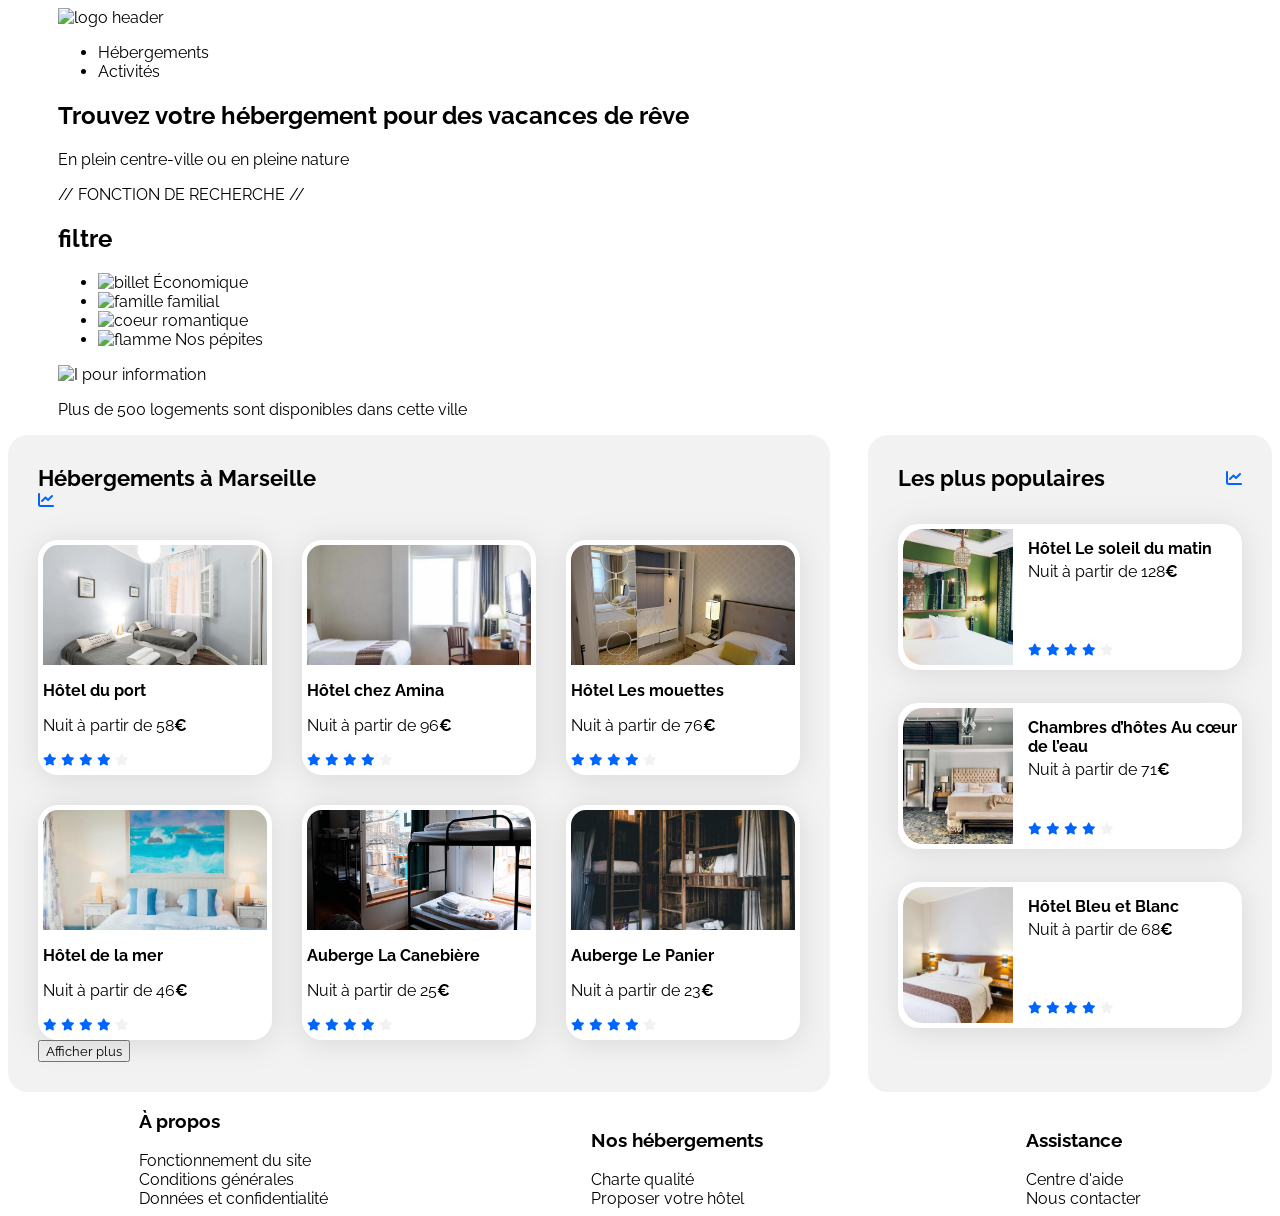
==== projet 2/index.html @ 932c76fa "start of header =, body, and footer in html and css" ====
<!DOCTYPE html>
<html lang="fr">

<head>
    <meta charset="UTF-8">
    <meta name="viewport" content="width=device-width, initial-scale=1.0">
    <title>Booki</title>
    <link rel="preconnect" href="https://fonts.googleapis.com">
    <link rel="preconnect" href="https://fonts.gstatic.com" crossorigin>
    <link href="https://fonts.googleapis.com/css2?family=Raleway:wght@400;500;700&display=swap" rel="stylesheet">
    <link rel="stylesheet" href="https://cdnjs.cloudflare.com/ajax/libs/font-awesome/6.2.1/css/all.min.css"
        integrity="sha512-MV7K8+y+gLIBoVD59lQIYicR65iaqukzvf/nwasF0nqhPay5w/9lJmVM2hMDcnK1OnMGCdVK+iQrJ7lzPJQd1w=="
        crossorigin="anonymous" referrerpolicy="no-referrer" />
    <link rel="stylesheet" href="./css/style.css">
</head>

<body>
    <div class="main-container">
        <header>
            <img src="./images/booki.png" alt="logo header">
            <nav>
                <ul>
                    <li href="#">Hébergements</li>
                    <li href="#">Activités</li>
                </ul>
            </nav>
        </header>
        <main>
             <h2> Trouvez votre hébergement pour des vacances de rêve</h2>
                <p> En plein centre-ville ou en  pleine nature</p>
            <div>//
                FONCTION DE RECHERCHE 
                //
            </div>
            <h2 > filtre</h2>
                <ul>
                    <li class="filtre"> 
                        <img src="billet.png" alt="billet">
                        Économique
                    </li>
                     <li class="filtre"> 
                        <img src="familial.png" alt="famille">
                        familial
                    </li> 
                    <li class="filtre"> 
                        <img src="coeur.png" alt="coeur">
                        romantique
                    </li> 
                    <li class="filtre"> 
                        <img src="flamme.png" alt="flamme">
                        Nos pépites
                    </li>
                </ul>
                <div class="info-nb-article">
                    <img src="" alt="I pour information">
                    <p> Plus de 500 logements sont disponibles dans cette ville</p>
                </div>

                   

            </div>

            <div class="hebergements-and-populaires">
                <section class="hebergements">
                    <div class=" hebergements">
                        <h2 class="section-title"> Hébergements à Marseille</h2>
                        <i  class="fa-solid fa-chart-line" aria-hidden="true"></i>
                    </div>
                    <div class="hebergement-card">
                        <a href="#">
                            <article class="card">
                                <img src="./images/hebergements/fred-kleber.jpg" alt="Image de la chambre d'hôtel montrant un lit">
                                <div class="card-content">
                                    <div class="card-txt">
                                        <h3 class="card-title">Hôtel du port</h3>
                                        <p class="card-subtitle">Nuit à partir de 58<span class="euro">€</span></p>
                                    </div>
                                    <div class="card-rating">
                                        <i class="fa-xs fa-solid fa-star" aria-hidden="true"></i>
                                        <i class="fa-xs fa-solid fa-star" aria-hidden="true"></i>
                                        <i class="fa-xs fa-solid fa-star" aria-hidden="true"></i>
                                        <i class="fa-xs fa-solid fa-star" aria-hidden="true"></i>
                                        <i class="fa-xs fa-solid fa-star neutral-star" aria-hidden="true"></i>
                                        <span class="sr-only">Note de 4 sur 5</span>
                                    </div>
                                </div>
                            </article>
                        </a>
                        <a href="#">
                            <article class="card">
                                <img src="./images/hebergements/febrian-zakaria.jpg" alt="Image de la chambre d'hôtel montrant un lit">
                                <div class="card-content">
                                    <div class="card-txt">
                                        <h3 class="card-title">Hôtel chez Amina</h3>
                                        <p class="card-subtitle">Nuit à partir de 96<span class="euro">€</span></p>
                                    </div>
                                    <div class="card-rating">
                                        <i class="fa-xs fa-solid fa-star" aria-hidden="true"></i>
                                        <i class="fa-xs fa-solid fa-star" aria-hidden="true"></i>
                                        <i class="fa-xs fa-solid fa-star" aria-hidden="true"></i>
                                        <i class="fa-xs fa-solid fa-star" aria-hidden="true"></i>
                                        <i class="fa-xs fa-solid fa-star neutral-star" aria-hidden="true"></i>
                                        <span class="sr-only">Note de 4 sur 5</span>
                                    </div>
                                </div>
                            </article>
                        </a>
                        <a href="#">
                            <article class="card">
                                <img src="./images/hebergements/reisetopia.jpg" alt="Image de la chambre d'hôtel montrant un lit">
                                <div class="card-content">
                                    <div class="card-txt">
                                        <h3 class="card-title">Hôtel Les mouettes</h3>
                                        <p class="card-subtitle">Nuit à partir de 76<span class="euro">€</span></p>
                                    </div>
                                    <div class="card-rating">
                                        <i class="fa-xs fa-solid fa-star" aria-hidden="true"></i>
                                        <i class="fa-xs fa-solid fa-star" aria-hidden="true"></i>
                                        <i class="fa-xs fa-solid fa-star" aria-hidden="true"></i>
                                        <i class="fa-xs fa-solid fa-star" aria-hidden="true"></i>
                                        <i class="fa-xs fa-solid fa-star neutral-star" aria-hidden="true"></i>
                                        <span class="sr-only">Note de 4 sur 5</span>
                                    </div>
                                </div>
                            </article>
                        </a>
                        <a href="#">
                            <article class="card">
                                <img src="./images/hebergements/annie-spratt.jpg" alt="Image de la chambre d'hôtel montrant un lit">
                                <div class="card-content">
                                    <div class="card-txt">
                                        <h3 class="card-title">Hôtel de la mer</h3>
                                        <p class="card-subtitle">Nuit à partir de 46<span class="euro">€</span></p>
                                    </div>
                                    <div class="card-rating">
                                        <i class="fa-xs fa-solid fa-star" aria-hidden="true"></i>
                                        <i class="fa-xs fa-solid fa-star" aria-hidden="true"></i>
                                        <i class="fa-xs fa-solid fa-star" aria-hidden="true"></i>
                                        <i class="fa-xs fa-solid fa-star" aria-hidden="true"></i>
                                        <i class="fa-xs fa-solid fa-star neutral-star" aria-hidden="true"></i>
                                        <span class="sr-only">Note de 4 sur 5</span>
                                    </div>
                                </div>
                            </article>
                        </a>
                        <a href="#">
                            <article class="card">
                                <img src="./images/hebergements/marcus-loke.jpg" alt="Image de la chambre d'hôtel montrant un lit">
                                <div class="card-content">
                                    <div class="card-txt">
                                        <h3 class="card-title">Auberge La Canebière</h3>
                                        <p class="card-subtitle">Nuit à partir de 25<span class="euro">€</span></p>
                                    </div>
                                    <div class="card-rating">
                                        <i class="fa-xs fa-solid fa-star" aria-hidden="true"></i>
                                        <i class="fa-xs fa-solid fa-star" aria-hidden="true"></i>
                                        <i class="fa-xs fa-solid fa-star" aria-hidden="true"></i>
                                        <i class="fa-xs fa-solid fa-star" aria-hidden="true"></i>
                                        <i class="fa-xs fa-solid fa-star neutral-star" aria-hidden="true"></i>
                                        <span class="sr-only">Note de 4 sur 5</span>
                                    </div>
                                </div>
                            </article>
                        </a>
                        <a href="#">
                            <article class="card">
                                <img src="./images/hebergements/nicate-lee.jpg" alt="Image de la chambre d'hôtel montrant un lit">
                                <div class="card-content">
                                    <div class="card-txt">
                                        <h3 class="card-title">Auberge Le Panier</h3>
                                        <p class="card-subtitle">Nuit à partir de 23<span class="euro">€</span></p>
                                    </div>
                                    <div class="card-rating">
                                        <i class="fa-xs fa-solid fa-star" aria-hidden="true"></i>
                                        <i class="fa-xs fa-solid fa-star" aria-hidden="true"></i>
                                        <i class="fa-xs fa-solid fa-star" aria-hidden="true"></i>
                                        <i class="fa-xs fa-solid fa-star" aria-hidden="true"></i>
                                        <i class="fa-xs fa-solid fa-star neutral-star" aria-hidden="true"></i>
                                        <span class="sr-only">Note de 4 sur 5</span>
                                    </div>
                                </div>
                            </article>
                        </a>
                    </div>
                    <button class="load-more"> Afficher plus </button>
                </section>
                <section class="populaires">
                    <div class="populaires-title">
                        <h2 class="section-title">Les plus populaires</h2>
                        <i class="fa-solid fa-chart-line" aria-hidden="true"></i>
                    </div>
                    <div class="populaires-cards">
                        <a href="#">
                            <article class="card">
                                <img src="./images/hebergements/emile-guillemot.jpg" alt="Image de la chambre d'hôtel montrant un lit">
                                <div class="card-content">
                                    <div class="card-txt">
                                        <h3 class="card-title">Hôtel Le soleil du matin</h3>
                                        <p class="card-subtitle">Nuit à partir de 128<span class="euro">€</span></p>
                                    </div>
                                    <div class="card-rating">
                                        <i class="fa-xs fa-solid fa-star" aria-hidden="true"></i>
                                        <i class="fa-xs fa-solid fa-star" aria-hidden="true"></i>
                                        <i class="fa-xs fa-solid fa-star" aria-hidden="true"></i>
                                        <i class="fa-xs fa-solid fa-star" aria-hidden="true"></i>
                                        <i class="fa-xs fa-solid fa-star neutral-star" aria-hidden="true"></i>
                                        <span class="sr-only">Note de 4 sur 5</span>
                                    </div>
                                </div>
                            </article>
                        </a>
                        <a href="#">
                            <article class="card">
                                <img src="./images/hebergements/aw-creative.jpg" alt="Image de la chambre d'hôtel montrant un lit">
                                <div class="card-content">
                                    <div class="card-txt">
                                        <h3 class="card-title">Chambres d’hôtes Au cœur de l’eau</h3>
                                        <p class="card-subtitle">Nuit à partir de 71<span class="euro">€</span></p>
                                    </div>
                                    <div class="card-rating">
                                        <i class="fa-xs fa-solid fa-star" aria-hidden="true"></i>
                                        <i class="fa-xs fa-solid fa-star" aria-hidden="true"></i>
                                        <i class="fa-xs fa-solid fa-star" aria-hidden="true"></i>
                                        <i class="fa-xs fa-solid fa-star" aria-hidden="true"></i>
                                        <i class="fa-xs fa-solid fa-star neutral-star" aria-hidden="true"></i>
                                        <span class="sr-only">Note de 4 sur 5</span>
                                    </div>
                                </div>
                            </article>
                        </a>
                        <a href="#">
                            <article class="card">
                                <img src="./images/hebergements/febrian-zakaria2.jpg" alt="Image de la chambre d'hôtel montrant un lit">
                                <div class="card-content">
                                    <div class="card-txt">
                                        <h3 class="card-title">Hôtel Bleu et Blanc</h3>
                                        <p class="card-subtitle">Nuit à partir de 68<span class="euro">€</span></p>
                                    </div>
                                    <div class="card-rating">
                                        <i class="fa-xs fa-solid fa-star" aria-hidden="true"></i>
                                        <i class="fa-xs fa-solid fa-star" aria-hidden="true"></i>
                                        <i class="fa-xs fa-solid fa-star" aria-hidden="true"></i>
                                        <i class="fa-xs fa-solid fa-star" aria-hidden="true"></i>
                                        <i class="fa-xs fa-solid fa-star neutral-star" aria-hidden="true"></i>
                                        <span class="sr-only">Note de 4 sur 5</span>
                                    </div>
                                </div>
                            </article>
                        </a>
                    </div>
                </section>
            </div>
        </main>
        <footer>
            <div class="footer-column">
                <h3> À propos</h3>
                <ul>
                    <li><a href="#">Fonctionnement du site</a></li>
                    <li><a href="#">Conditions générales</a></li>
                    <li><a href="#">Données et confidentialité</a></li>
                </ul>
            </div>
            <div class="footer-column">
                <h3> Nos hébergements</h3>
                <ul>
                    <li><a href="#">Charte qualité</a></li>
                    <li><a href="#">Proposer votre hôtel</a></li>
                </ul>
            </div>
            <div class="footer-column">
                <h3>Assistance</h3>
                <ul>
                    <li><a href="#">Centre d'aide</a></li>
                    <li><a href="#">Nous contacter</a></li>
            </ul>
            </div>
            </footer>
    </div>
</body>

</html>
---- projet 2/css/style.css ----
/****** General ***********/
* {
    font-family: 'Raleway', sans-serif;
}

:root {
    --main-color: #0065FC;
    --main-bg-color: #F2F2F2;
    --filter-bg-color: #DEEBFF;
}

.fa-solid {
    color: var(--main-color);
}



.main-container {
    width: 100%;
    max-width: 1440px;
    padding: 0 50px;
    box-sizing: border-box;
}

a {
    color: inherit;
    text-decoration: none;
}

.section-title {
    margin: 0;
    font-size: 22px;
}

.card {
    background-color: white;
    border-radius: 20px;
    padding: 5px;
    filter: drop-shadow(0px 3px 15px rgba(0, 0, 0, 0.1));
}

.card img {
    object-fit: cover;
}

.card-title {
    font-size: 16px;
}

.euro {
    font-weight: 700;
}

.neutral-star {
    color: var(--main-bg-color)
}

/****** Hebergements And Populaires ***********/
.hebergements-and-populaires {
    display: flex;
    justify-content: space-between;
}

.hebergements-and-populaires section {
    background-color: var(--main-bg-color);
    border-radius: 20px;
    padding: 30px;
    box-sizing: border-box;
}

/****** Hebergements ***********/
.hebergements {
    width: 65%;
}

/****** Populaires ***********/
.populaires {
    width: 32%;
}

.populaires-title {
    display: flex;
    justify-content: space-between;
    align-items: center;
}

.populaires-cards .card {
    display: flex;
    margin-top: 33px;
}

.populaires-cards img {
    width: 33%;
    height: 136px;
    border-top-left-radius: 20px;
    border-bottom-left-radius: 20px;
}

.populaires-cards .card-content {
    width: 67%;
    padding-left: 15px;
    display: flex;
    flex-direction: column;
    justify-content: space-between;
    box-sizing: border-box;
}

.populaires-cards .card-title {
    margin-top: 10px;
    margin-bottom: 4px;
}

.populaires-cards .card-subtitle {
    margin: 0;
}

.populaires-cards .card-rating {
    margin-bottom: 5px;
}




/* Le code ci-dessous correspond à la version responsive uniquement */

/****** Media queries ***********/
/* Medium devices (tablets, less/equal than 1024px) */
@media (max-width: 1024px) {
    .hebergements-and-populaires {
        flex-direction: column;

    }

    .hebergements {
        width: 100%;
    }

    .populaires {
        width: 100%;
        margin-top: 50px;
    }

    .populaires-cards {
        display: flex;
        flex-direction: row;
        justify-content: space-between;
    }

    .populaires-cards a {
        width: 30%;
    }

    .populaires-cards .card-title {
        font-size: 14px;
    }

    .populaires-cards .card-subtitle {
        font-size: 13px;
    }
}

/* Small devices (phones, less than 768px) */
@media (max-width: 767.98px) {
    /* ... */
}
footer {
    display: flex;
    align-items: flex-end;
    justify-content: space-around;
}
footer ul {
    margin: 0px;
    padding: 0px;
    list-style: none;
}


    

/*
.hebergement-card {
    display: flex;
    flex-wrap: wrap;
    gap: 30px;
    
}
.hebergement-card .card {
  flex: 1 1 calc((100% - 60px) / 3); /* 60px = 2 gaps de 30px entre 3 colonnes /
  box-sizing: border-box
}

.hebergements img{
    width: 100%;
    height: 124px;
    border: 5px;
    border-radius: 20px;
    object-fit: cover
}

*/
.hebergement-card a {
    display: flex;
    flex: 1 1 calc((100% - 60px) / 3); /* 40px = 2 gaps de 20px pour 3 colonnes */
    min-width: 0;
}
.hebergement-card {
    display: flex;
    flex-wrap: wrap;
    gap: 30px;
    margin-top: 30px;
}
.hebergement-card .card {
    display: flex;
    flex-direction: column;   /* ← image en haut, texte en bas */
    width: 100%;
    padding: 5px;
}

.hebergement-card .card img {
    width: 100%;
    height: 120px;
    object-fit: cover;
    border-radius: 15px 15px 0 0;
}
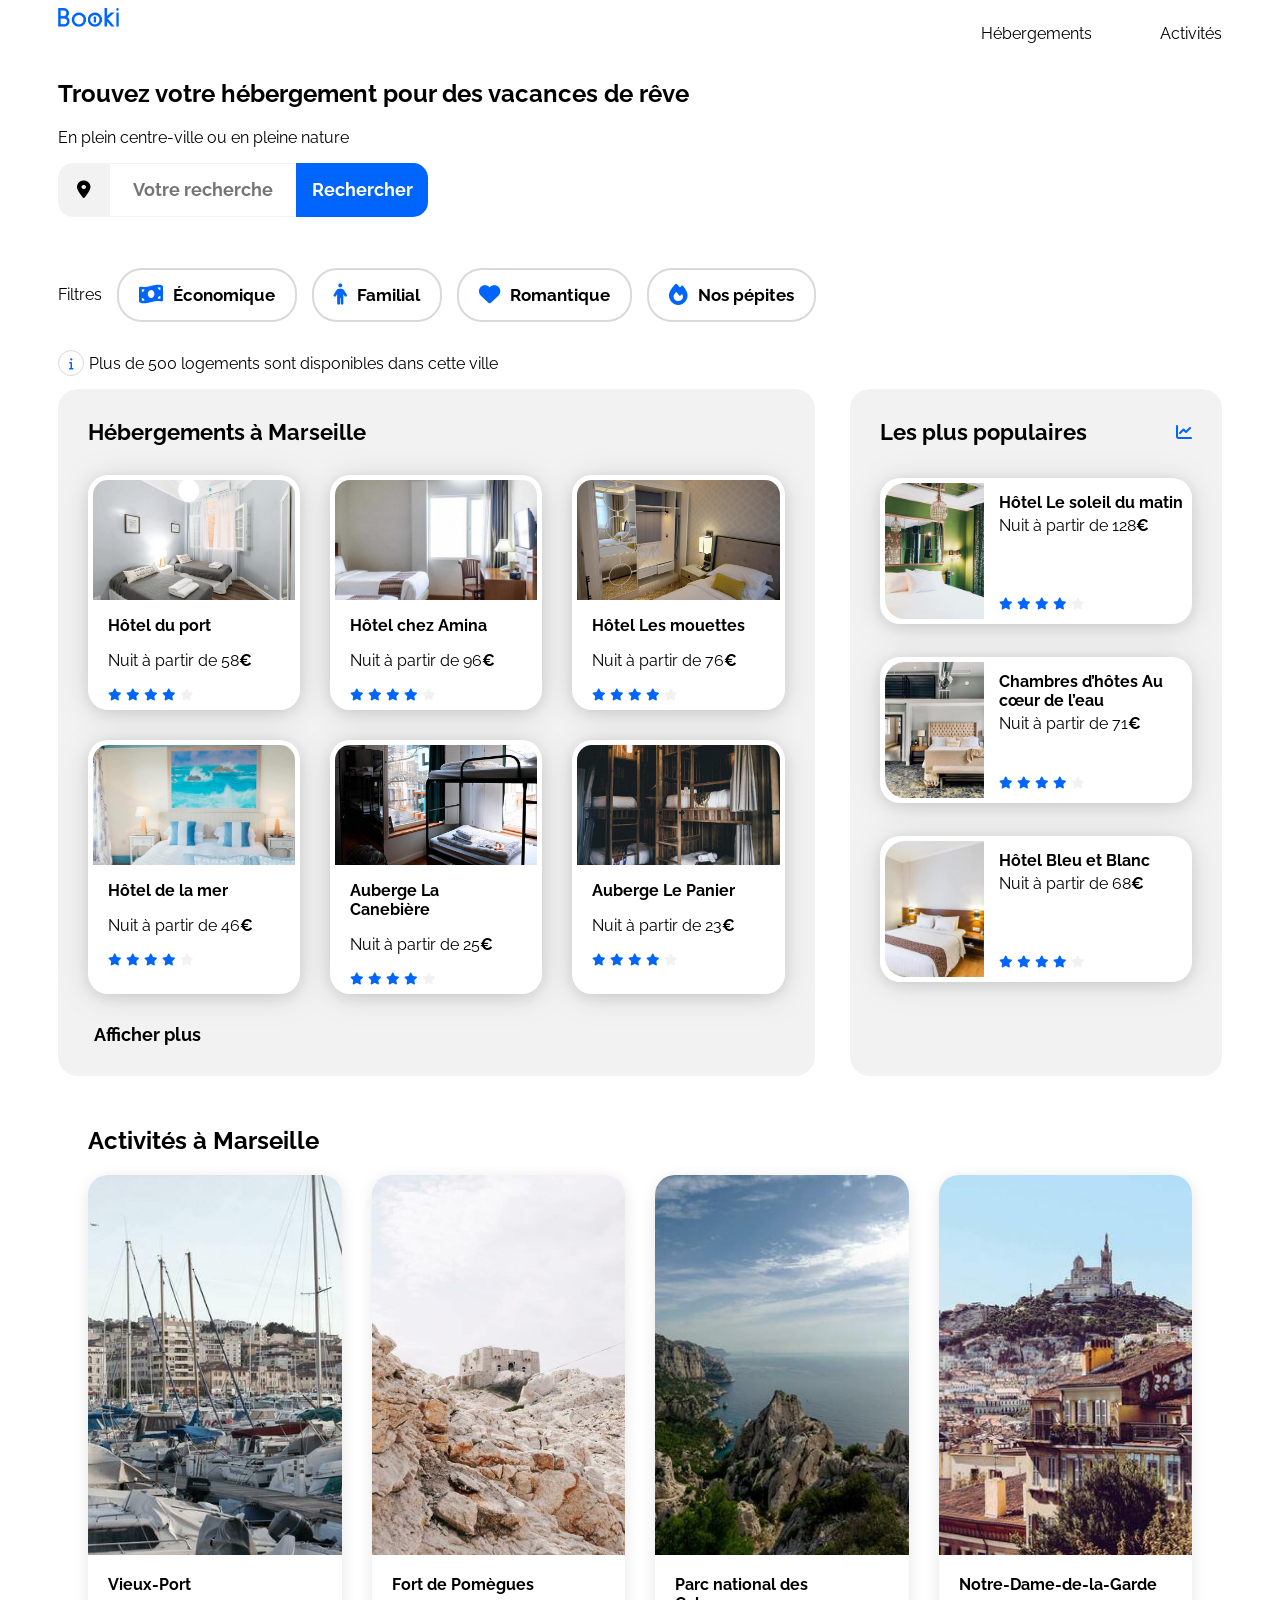
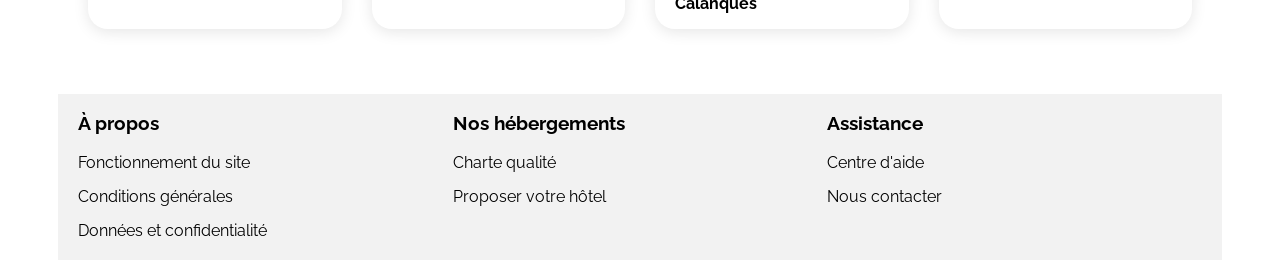
==== commit 1bf16672: "media queries learning, not finish yet" ====
--- a/projet 2/index.html
+++ b/projet 2/index.html
@@ -17,59 +17,65 @@
 <body>
     <div class="main-container">
         <header>
-            <img src="./images/booki.png" alt="logo header">
+            <img src="./images/logo/Booki.png" alt="logo header">
             <nav>
-                <ul>
-                    <li href="#">Hébergements</li>
-                    <li href="#">Activités</li>
+                <ul class="navi">
+                    <li><a href="#">Hébergements</a></li>
+                    <li><a href="#">Activités</a></li>
                 </ul>
             </nav>
         </header>
         <main>
-             <h2> Trouvez votre hébergement pour des vacances de rêve</h2>
-                <p> En plein centre-ville ou en  pleine nature</p>
-            <div>//
-                FONCTION DE RECHERCHE 
-                //
-            </div>
-            <h2 > filtre</h2>
-                <ul>
+            <span class="headline">
+            <h2> Trouvez votre hébergement pour des vacances de rêve</h2>
+            <p> En plein centre-ville ou en  pleine nature</p>
+            </span>
+            <form>
+                <div class="search-bar">
+                    <div class="search-icone">
+                    <i class="fa-solid fa-location-dot" style="color: rgb(0, 0, 0);"></i>
+                </div>
+                    <input type="text" placeholder="Votre recherche">
+                    <button class="search-button"> 
+                        <span class="button-text">Rechercher</span>
+                        <span class="button-icon"><i class="fa-solid fa-magnifying-glass fa-lg" style="color: #ffffff;"></i></span>
+                    </button>
+                    
+                </div>
+            </form>
+                <ul class="list-filtre">
+                     <li><span class="title">Filtres</span></li>
                     <li class="filtre"> 
-                        <img src="billet.png" alt="billet">
-                        Économique
+                        <i class="fa-solid fa-money-bill-wave fa-lg" style="color: #0065fc;"></i>
+                           Économique
                     </li>
                      <li class="filtre"> 
-                        <img src="familial.png" alt="famille">
-                        familial
+                        <i class="fa-solid fa-person fa-lg" style="color: #0065fc;"></i>
+                        Familial
                     </li> 
                     <li class="filtre"> 
-                        <img src="coeur.png" alt="coeur">
-                        romantique
+                        <i class="fa-solid fa-heart fa-lg" style="color: #0065fc;"></i>
+                        Romantique
                     </li> 
                     <li class="filtre"> 
-                        <img src="flamme.png" alt="flamme">
+                        <i class="fa-solid fa-fire fa-lg" style="color: #0065fc;"></i>
                         Nos pépites
                     </li>
-                </ul>
-                <div class="info-nb-article">
-                    <img src="" alt="I pour information">
-                    <p> Plus de 500 logements sont disponibles dans cette ville</p>
-                </div>
-
-                   
-
-            </div>
+                </ul>       
+                <span class="info-nb">
+                    <span class="i">
+                        <i class="fa-solid fa-info fa-xs" style="color: #0065fc;"></i>
+                    </span>
+                    <p class="info"> Plus de 500 logements sont disponibles dans cette ville</p>
+                </span>
 
             <div class="hebergements-and-populaires">
                 <section class="hebergements">
-                    <div class=" hebergements">
                         <h2 class="section-title"> Hébergements à Marseille</h2>
-                        <i  class="fa-solid fa-chart-line" aria-hidden="true"></i>
-                    </div>
                     <div class="hebergement-card">
                         <a href="#">
                             <article class="card">
-                                <img src="./images/hebergements/fred-kleber.jpg" alt="Image de la chambre d'hôtel montrant un lit">
+                                <img src="./images/hebergements/fred-kleber.jpg" alt="Image de la chambre d'hôtel montrant deux lits et une fenetre">
                                 <div class="card-content">
                                     <div class="card-txt">
                                         <h3 class="card-title">Hôtel du port</h3>
@@ -88,7 +94,7 @@
                         </a>
                         <a href="#">
                             <article class="card">
-                                <img src="./images/hebergements/febrian-zakaria.jpg" alt="Image de la chambre d'hôtel montrant un lit">
+                                <img src="./images/hebergements/febrian-zakaria.jpg" alt="Image de la chambre d'hôtel montrant deux lits et un bureau">
                                 <div class="card-content">
                                     <div class="card-txt">
                                         <h3 class="card-title">Hôtel chez Amina</h3>
@@ -107,7 +113,7 @@
                         </a>
                         <a href="#">
                             <article class="card">
-                                <img src="./images/hebergements/reisetopia.jpg" alt="Image de la chambre d'hôtel montrant un lit">
+                                <img src="./images/hebergements/reisetopia.jpg" alt="Image de la chambre d'hôtel montrant un lit avec dressing">
                                 <div class="card-content">
                                     <div class="card-txt">
                                         <h3 class="card-title">Hôtel Les mouettes</h3>
@@ -126,7 +132,7 @@
                         </a>
                         <a href="#">
                             <article class="card">
-                                <img src="./images/hebergements/annie-spratt.jpg" alt="Image de la chambre d'hôtel montrant un lit">
+                                <img src="./images/hebergements/annie-spratt.jpg" alt="Image de la chambre d'hôtel montrant un grand lit avec un tableau ambiance mer">
                                 <div class="card-content">
                                     <div class="card-txt">
                                         <h3 class="card-title">Hôtel de la mer</h3>
@@ -145,7 +151,7 @@
                         </a>
                         <a href="#">
                             <article class="card">
-                                <img src="./images/hebergements/marcus-loke.jpg" alt="Image de la chambre d'hôtel montrant un lit">
+                                <img src="./images/hebergements/marcus-loke.jpg" alt="Image de la chambre montrant un lit superposé et deux fenêtre">
                                 <div class="card-content">
                                     <div class="card-txt">
                                         <h3 class="card-title">Auberge La Canebière</h3>
@@ -164,7 +170,7 @@
                         </a>
                         <a href="#">
                             <article class="card">
-                                <img src="./images/hebergements/nicate-lee.jpg" alt="Image de la chambre d'hôtel montrant un lit">
+                                <img src="./images/hebergements/nicate-lee.jpg" alt="Image montrant une chambre comportant 2 lit superposé en bois">
                                 <div class="card-content">
                                     <div class="card-txt">
                                         <h3 class="card-title">Auberge Le Panier</h3>
@@ -192,7 +198,7 @@
                     <div class="populaires-cards">
                         <a href="#">
                             <article class="card">
-                                <img src="./images/hebergements/emile-guillemot.jpg" alt="Image de la chambre d'hôtel montrant un lit">
+                                <img src="./images/hebergements/emile-guillemot.jpg" alt="Image de la chambre d'hôtel montrant un lit avec un grand miroir au dessus">
                                 <div class="card-content">
                                     <div class="card-txt">
                                         <h3 class="card-title">Hôtel Le soleil du matin</h3>
@@ -211,7 +217,7 @@
                         </a>
                         <a href="#">
                             <article class="card">
-                                <img src="./images/hebergements/aw-creative.jpg" alt="Image de la chambre d'hôtel montrant un lit">
+                                <img src="./images/hebergements/aw-creative.jpg" alt="Image de la chambre d'hôtel moderne montrant une chambre spacieuse avec un grand lit ">
                                 <div class="card-content">
                                     <div class="card-txt">
                                         <h3 class="card-title">Chambres d’hôtes Au cœur de l’eau</h3>
@@ -250,6 +256,35 @@
                     </div>
                 </section>
             </div>
+            <section class="act-marseille">
+                <h2>Activités à Marseille</h2>
+                <div class="act-mars">
+                    <a href="#">
+                        <article class="act-cards">
+                                <img src="./images/activités/reno-laithienne.jpg" alt="Le Vieux port">
+                                <h3 class="card-title"> Vieux-Port</h3>
+                        </article>
+                    </a>
+                    <a href="#">
+                        <article class="act-cards">
+                                <img src="./images/activités/paul-hermann.jpg" alt="image d'un fort célèbre">
+                                <h3 class="card-title"> Fort de Pomègues</h3>
+                        </article>
+                    </a>
+                    <a href="#">
+                        <article class="act-cards">
+                                <img src="./images/activités/kilyan-sockalingum.jpg" alt="image montrant un paysage rocheux avec un fond de mer">
+                                <h3 class="card-title"> Parc national des Calanques</h3>
+                        </article>
+                    </a>
+                    <a href="#">
+                        <article class="act-cards">
+                                <img src="./images/activités/florian-wehde.jpg" alt="image de la ville montrant notre dame de la garde">
+                                <h3 class="card-title"> Notre-Dame-de-la-Garde</h3>
+                        </article>
+                    </a>
+                </div>
+            </section>
         </main>
         <footer>
             <div class="footer-column">
@@ -275,7 +310,7 @@
             </ul>
             </div>
             </footer>
-    </div>
+        </div>
 </body>
 
 </html>
--- a/projet 2/css/style.css
+++ b/projet 2/css/style.css
@@ -16,10 +16,10 @@
 
 
 .main-container {
-    width: 100%;
     max-width: 1440px;
     padding: 0 50px;
     box-sizing: border-box;
+    margin: 0 auto;
 }
 
 a {
@@ -117,6 +117,248 @@
 .populaires-cards .card-rating {
     margin-bottom: 5px;
 }
+ 
+
+
+
+/*//////////
+/
+/
+/
+
+///
+/
+//
+/
+/
+//
+//
+/
+/
+
+//
+/
+////////////*/
+
+
+
+
+.search-button .button-icon{
+    display: none;
+ }
+
+article.card{
+    box-shadow: 0px 3px 15px 0px #0000001A;
+}
+
+.hebergement-card a {
+    display: flex;
+    flex: 1 1 calc((100% - 60px) / 3); /* 60px of gap = 2 time 30px between cards*/
+}
+.hebergement-card {
+    display: flex;
+    flex-wrap: wrap;
+    gap: 30px;
+    margin-top: 30px;
+}
+.hebergement-card .card {
+    display: flex;
+    flex-direction: column;   
+    width: 100%;
+    padding: 5px;
+}
+
+.hebergement-card .card img {
+    width: 100%;
+    height: 120px;
+    object-fit: cover;
+    border-radius: 15px 15px 0 0;
+}
+header {display: flex;justify-content: space-between;}
+
+header img {
+    height: 19px;
+    width: 61px;
+}
+
+nav ul li a:hover {
+    border-top: 3px solid #0065FC;  /* ← blue border hover */
+    color: #0065FC;
+}
+nav ul li a {
+    text-decoration: none;
+    padding-top: 15px;
+    border-top: 3px solid transparent;  /* ← make sure it has space for border */
+    /*transition: border-color 0.2s;   i learn that transition in this type of link/button can sometime make it look more natural*/ 
+}
+
+ul.navi {
+    display: flex;
+    gap: 68px;
+    list-style: none;
+}
+.search-bar {
+    width: 377px;
+    display: flex;
+    align-items: center;
+    padding-bottom: 35px;
+}
+.search-icone{
+    display: flex;
+    align-items: center;
+    justify-content: center;
+    background-color: #F2F2F2;
+    width: 50px;
+     border: 1px solid #F2F2F2;
+     border-top-left-radius: 15px;
+     border-bottom-left-radius: 15px;
+     height: 52px;
+     font-size: 18px;
+}
+.search-bar input{
+    display: flex;
+    text-align: center;
+    width: 182px;
+    font-size: 18px;
+    font-weight: 700;
+    border-top: 1px solid #F2F2F2;
+    border-bottom: 1px solid #F2F2F2;
+    border-left:#F2F2F2 ;
+    border-right: none;
+    outline: none;
+    height: 50px;
+}
+.search-bar button{
+    width: 132px;
+    background-color:#0065FC;
+    color: #FFFFFF;
+    border:none;
+    border-top-right-radius: 15px;
+    border-bottom-right-radius: 15px;
+    outline: none;
+    height: 54px;
+    font-size: 18px;
+    font-weight: 700;
+}
+
+.list-filtre{
+ display:flex;
+ align-items:center;
+ gap:15px;
+ padding-left:0;  /*padding and margin -> delete the space it has bc its a list> */
+ list-style:none;
+}   
+ .filtre{
+ display:flex;
+ align-items:center;
+ gap:10px;
+ padding:0 20px;
+ height:50px;
+ border-radius:25px;
+ border:2px solid #D9D9D9;
+ font-size:17px;
+ font-weight:700;
+}
+ .filtre:hover{
+    background-color: #DEEBFF;
+ }
+
+ .info-nb{
+    display: flex;
+    align-items: center;
+    font-weight: 400;
+    font-size: 16px;
+    gap:5px;
+}
+
+  .i {
+    display: flex;
+    align-items: center;
+    justify-content: center;
+    border: 1px solid #D9D9D9;
+    border-radius: 50%;       /* ← circle */
+    width: 24px;             
+    height: 24px;             
+}
+.load-more {
+    background: none;
+    border: none;
+    cursor: pointer;
+    font-weight: 700;   
+    display: flex;
+    font-family: inherit;
+    font-size: 18px;
+    padding-top: 30px;;
+}
+
+.act-mars{
+    display: flex;
+    flex-direction: row;
+    gap:30px;
+}
+
+.act-card{
+    display: flex;
+    flex-direction: column;
+    overflow: hidden; /*cut img that goes past the cards*/
+    border-top-left-radius: 20px;
+    border-top-right-radius: 20px;   
+
+}
+
+.act-mars a {
+    flex: 1;
+    display: flex;       /* ← permet au <a> de transmettre la hauteur à l'article */
+    min-width: 0;       /* to avoid overflow of the cards ? */
+}
+
+ .act-cards img {
+    width: 100%; 
+    height: 380px;
+    object-fit: cover;
+    border-radius: 20px 20px 0 0;
+}
+
+article.act-cards {
+    width: 100%;
+    box-shadow: 0px 3px 15px 0px #0000001A;
+    border-radius: 20px;           /* this part i made because img had radius but not the cards themself so with the difference of color it had we could see the 90° corner, maybe i could have write it in another block but it work */
+}
+
+footer {
+    display: flex;
+
+    background-color: #F2F2F2;
+    margin-top: 35px;
+    padding: 0px 20px 20px 20px;
+}
+footer ul {
+    display: flex;
+    flex-direction: column;
+    margin: 0px;
+    padding: 0px;
+    list-style: none;
+    gap: 15px;
+}
+
+section.act-marseille{
+    padding: 30px;
+    gap: 30px;  
+}
+
+.footer-column {
+    flex: 1;
+}
+
+.act-mars .card-title{
+    padding: 0px 20px;
+}
+
+
+   .hebergement-card a .card .card-content   {
+    margin: 0px 15px;
+} 
+
 
 
 
@@ -128,7 +370,7 @@
 @media (max-width: 1024px) {
     .hebergements-and-populaires {
         flex-direction: column;
-
+        margin-bottom: 40px;
     }
 
     .hebergements {
@@ -158,67 +400,125 @@
         font-size: 13px;
     }
 }
+
+
+
+
+/*************************/
+
+
 
 /* Small devices (phones, less than 768px) */
 @media (max-width: 767.98px) {
     /* ... */
-}
-footer {
-    display: flex;
-    align-items: flex-end;
-    justify-content: space-around;
-}
-footer ul {
-    margin: 0px;
-    padding: 0px;
-    list-style: none;
-}
-
+    main{
+        display: flex;
+        flex-direction: column;
+        /* margin: 30px;  dont work the way i need*/
+        width: 100%;
+    }
+    .main-container {
+        margin:0px;
+        padding: 30px 0px 0px 0px;
+    }
+    body {
+        margin: 0;
+        width: 100%;
+    }
+    .hebergement-card{
+        flex-direction: column;
+    }
+    .hebergement-card a{
+        flex: 1 1 100%;
+    }
+    .act-mars{
+        display: flex;
+        flex-direction: column;
+    }
+    .search-bar{
+        width: 100%;
+    }
+    header {
+        display: flex;
+        align-items: center;
+        flex-direction: column;
+        gap: 10px;
+    }
+    .headline h2{
+        margin: 0;
+        padding: 0;
+    }
+    .headline p{
+        margin-top: 8px;
+        margin-bottom: 35px;
+    }
+    nav{
+        width: 100%;
+    }
+    nav ul li a{
+        flex-direction: row;
+        font-size: 19px;
+        /* gap: 15px;  pr le gap avec la suite */
+        width: 100%
+    }
+    ul.navi{
+        display: flex;
+        gap: 0;
+        width: 100%;
+        margin: 0;
+        padding: 0;
+    }
+    ul.navi li{
+        display: flex;
+        flex: 1;
+    }
+    nav ul li a:hover {
+    border-top: none;
+    border-bottom: 3px solid #0065FC;  /* ← blue border hover */
+    color: #0065FC;
+
+    }
+     nav ul li a{
+        width: 100%;
+        display: flex;
+        justify-content: center;
+        padding-top: 15px;
+        padding-bottom: 15px;
+
+    }
+    .search-bar input{
+        width: calc(100% - 40px - 100px);
+
+    }
 
     
-
-/*
-.hebergement-card {
-    display: flex;
-    flex-wrap: wrap;
-    gap: 30px;
-    
-}
-.hebergement-card .card {
-  flex: 1 1 calc((100% - 60px) / 3); /* 60px = 2 gaps de 30px entre 3 colonnes /
-  box-sizing: border-box
-}
-
-.hebergements img{
-    width: 100%;
-    height: 124px;
-    border: 5px;
-    border-radius: 20px;
-    object-fit: cover
-}
-
-*/
-.hebergement-card a {
-    display: flex;
-    flex: 1 1 calc((100% - 60px) / 3); /* 40px = 2 gaps de 20px pour 3 colonnes */
-    min-width: 0;
-}
-.hebergement-card {
-    display: flex;
-    flex-wrap: wrap;
-    gap: 30px;
-    margin-top: 30px;
-}
-.hebergement-card .card {
-    display: flex;
-    flex-direction: column;   /* ← image en haut, texte en bas */
-    width: 100%;
-    padding: 5px;
-}
-
-.hebergement-card .card img {
-    width: 100%;
-    height: 120px;
-    object-fit: cover;
-    border-radius: 15px 15px 0 0;
-}
+    .search-button .button-text{
+        display: none;
+    }
+    .search-button .button-icon{
+        display: inline;
+        justify-content: center;
+    }
+     .search-bar button {
+        width: 52px;      /* ← juste la taille de l'icône */
+        border-radius: 15px;
+    }
+    .search-bar{
+        width: 100%;
+        padding: 0px 20px;
+        display: flex;
+    }
+    span.headline{
+        padding: 030px 20px 35px 20px;
+    }
+
+    .list-filtre {
+        flex-wrap: wrap;    /* ← permet le retour à la ligne */
+    }
+
+    .list-filtre li:first-child {
+        width: 100%;        /* ← prend toute la ligne */
+    }
+
+}
+ 
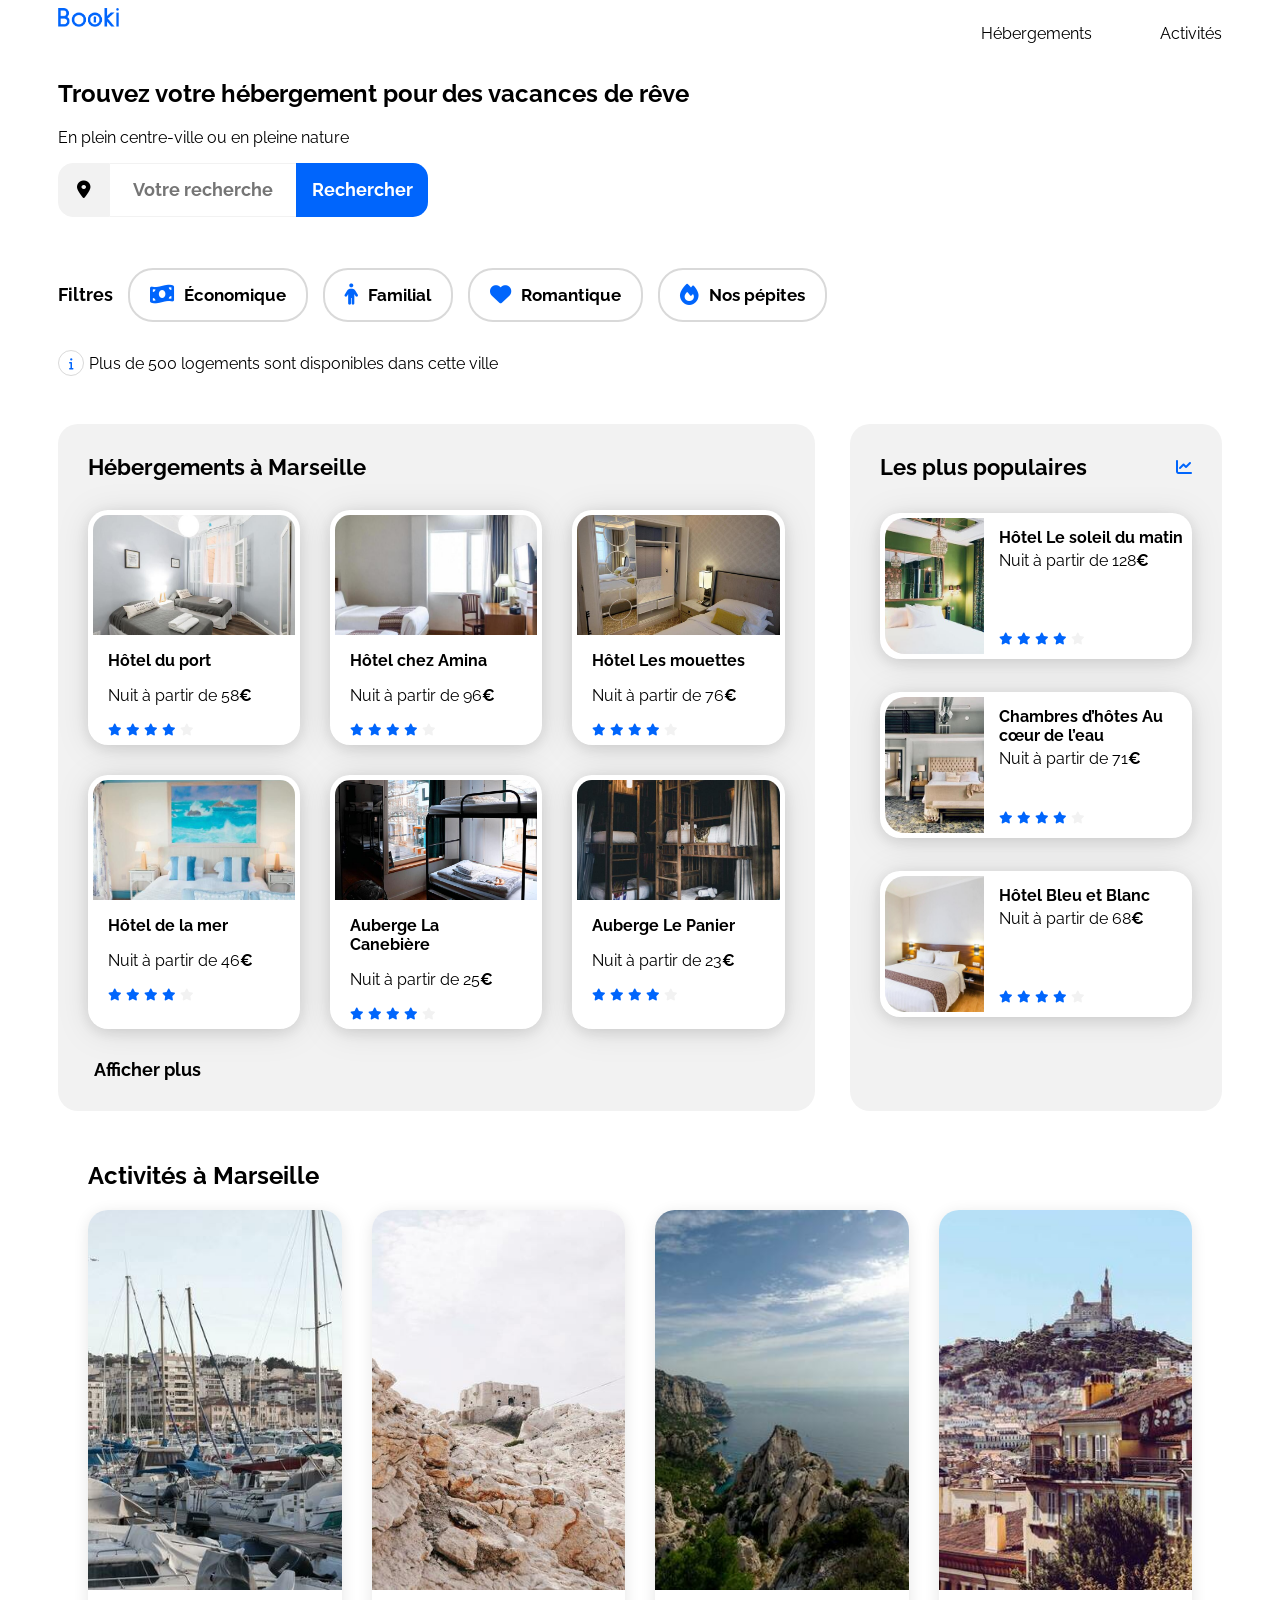
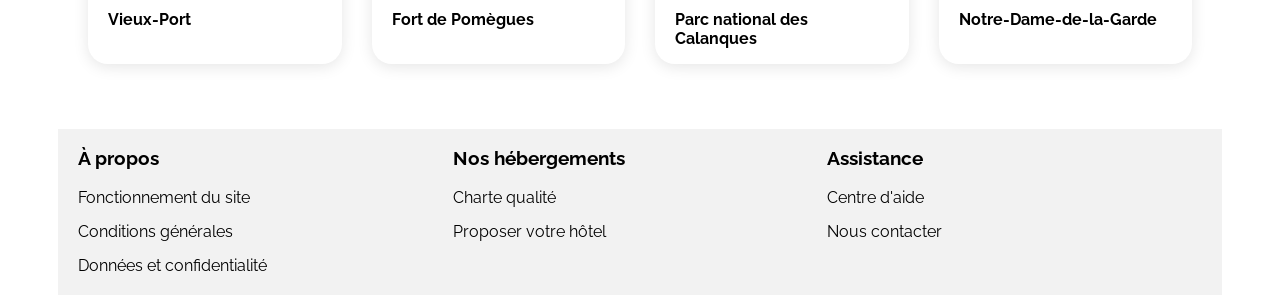
==== commit 01b4c03d: "final version, need correction" ====
--- a/projet 2/index.html
+++ b/projet 2/index.html
@@ -20,8 +20,8 @@
             <img src="./images/logo/Booki.png" alt="logo header">
             <nav>
                 <ul class="navi">
-                    <li><a href="#">Hébergements</a></li>
-                    <li><a href="#">Activités</a></li>
+                    <li><a href="#hebergements">Hébergements</a></li>
+                    <li><a href="#activité-marseille">Activités</a></li>
                 </ul>
             </nav>
         </header>
@@ -70,7 +70,7 @@
                 </span>
 
             <div class="hebergements-and-populaires">
-                <section class="hebergements">
+                <section class="hebergements" id="hebergements">
                         <h2 class="section-title"> Hébergements à Marseille</h2>
                     <div class="hebergement-card">
                         <a href="#">
@@ -190,7 +190,7 @@
                     </div>
                     <button class="load-more"> Afficher plus </button>
                 </section>
-                <section class="populaires">
+                <section class="populaires" >
                     <div class="populaires-title">
                         <h2 class="section-title">Les plus populaires</h2>
                         <i class="fa-solid fa-chart-line" aria-hidden="true"></i>
@@ -256,7 +256,7 @@
                     </div>
                 </section>
             </div>
-            <section class="act-marseille">
+            <section class="act-marseille" id="activité-marseille">
                 <h2>Activités à Marseille</h2>
                 <div class="act-mars">
                     <a href="#">
--- a/projet 2/css/style.css
+++ b/projet 2/css/style.css
@@ -248,6 +248,10 @@
  padding-left:0;  /*padding and margin -> delete the space it has bc its a list> */
  list-style:none;
 }   
+.list-filtre .title{
+    font-size: 18px;
+    font-weight: 700;
+}
  .filtre{
  display:flex;
  align-items:center;
@@ -269,6 +273,7 @@
     font-weight: 400;
     font-size: 16px;
     gap:5px;
+    padding-bottom: 35px;
 }
 
   .i {
@@ -399,6 +404,9 @@
     .populaires-cards .card-subtitle {
         font-size: 13px;
     }
+    .act-mars   .act-cards img{
+        height: 200px;
+    }
 }
 
 
@@ -458,7 +466,7 @@
     nav ul li a{
         flex-direction: row;
         font-size: 19px;
-        /* gap: 15px;  pr le gap avec la suite */
+        /* gap: 15px;  gap for next block */
         width: 100%
     }
     ul.navi{
@@ -500,7 +508,7 @@
         justify-content: center;
     }
      .search-bar button {
-        width: 52px;      /* ← juste la taille de l'icône */
+        width: 52px;      /*/// ← width of icone only ////*/
         border-radius: 15px;
     }
     .search-bar{
@@ -509,16 +517,75 @@
         display: flex;
     }
     span.headline{
-        padding: 030px 20px 35px 20px;
+        padding: 30px 20px 35px 20px;
     }
 
     .list-filtre {
-        flex-wrap: wrap;    /* ← permet le retour à la ligne */
-    }
-
+        flex-wrap: wrap;    /*//// ← linebreak ////*/
+        padding: 0px    20px    35px;
+    }
+    .list-filtre .filtre{
+        font-size: 14px;
+        width: calc(50% - 60px);
+    }
     .list-filtre li:first-child {
-        width: 100%;        /* ← prend toute la ligne */
-    }
-
+        width: 100%;        /* ← the first li is alone and the other are under it */
+    }
+    .info-nb{
+        padding: 0px    20px;
+    }
+    .hebergements-and-populaires section{
+        border-radius: 0px;
+    }
+    .populaires{
+        display: flex;
+        flex-wrap: wrap;
+        flex-direction: row;
+    }
+    .populaires :first-child{
+        flex: 1;
+    }
+    .populaires-cards{
+        flex-direction: column;
+        width: 100%;
+        padding: 0px 20px;
+    }
+    .populaires-cards a{
+        width: 100%;
+    }
+    .populaires-cards .card{
+        width: 100%;
+    }
+
+
+    
+    .populaires{
+        order: -1;
+    }
+    .hebergements-and-populaires .hebergements{
+        background-color: transparent;
+        order: 1;
+    }
+    .act-cards {
+        width: 100%;
+ 
+    }
+    .act-cards img{
+        height: 141px;
+    }
+   footer{
+        display: flex;
+        flex-direction: column  ;
+        gap: 50px;
+    }
+    ul.navi {
+        border-bottom: 2px solid #D9D9D9;  /* ← ligne grise sous toute la nav */
+    }
+
+    ul.navi li:first-child a {
+        border-bottom: 3px solid #0065FC;  /* ← bleu sur Hébergements par défaut */
+        color: #0065FC;
+        margin-bottom: -2px;               /* ← couvre la ligne grise */
+    }
 }
  
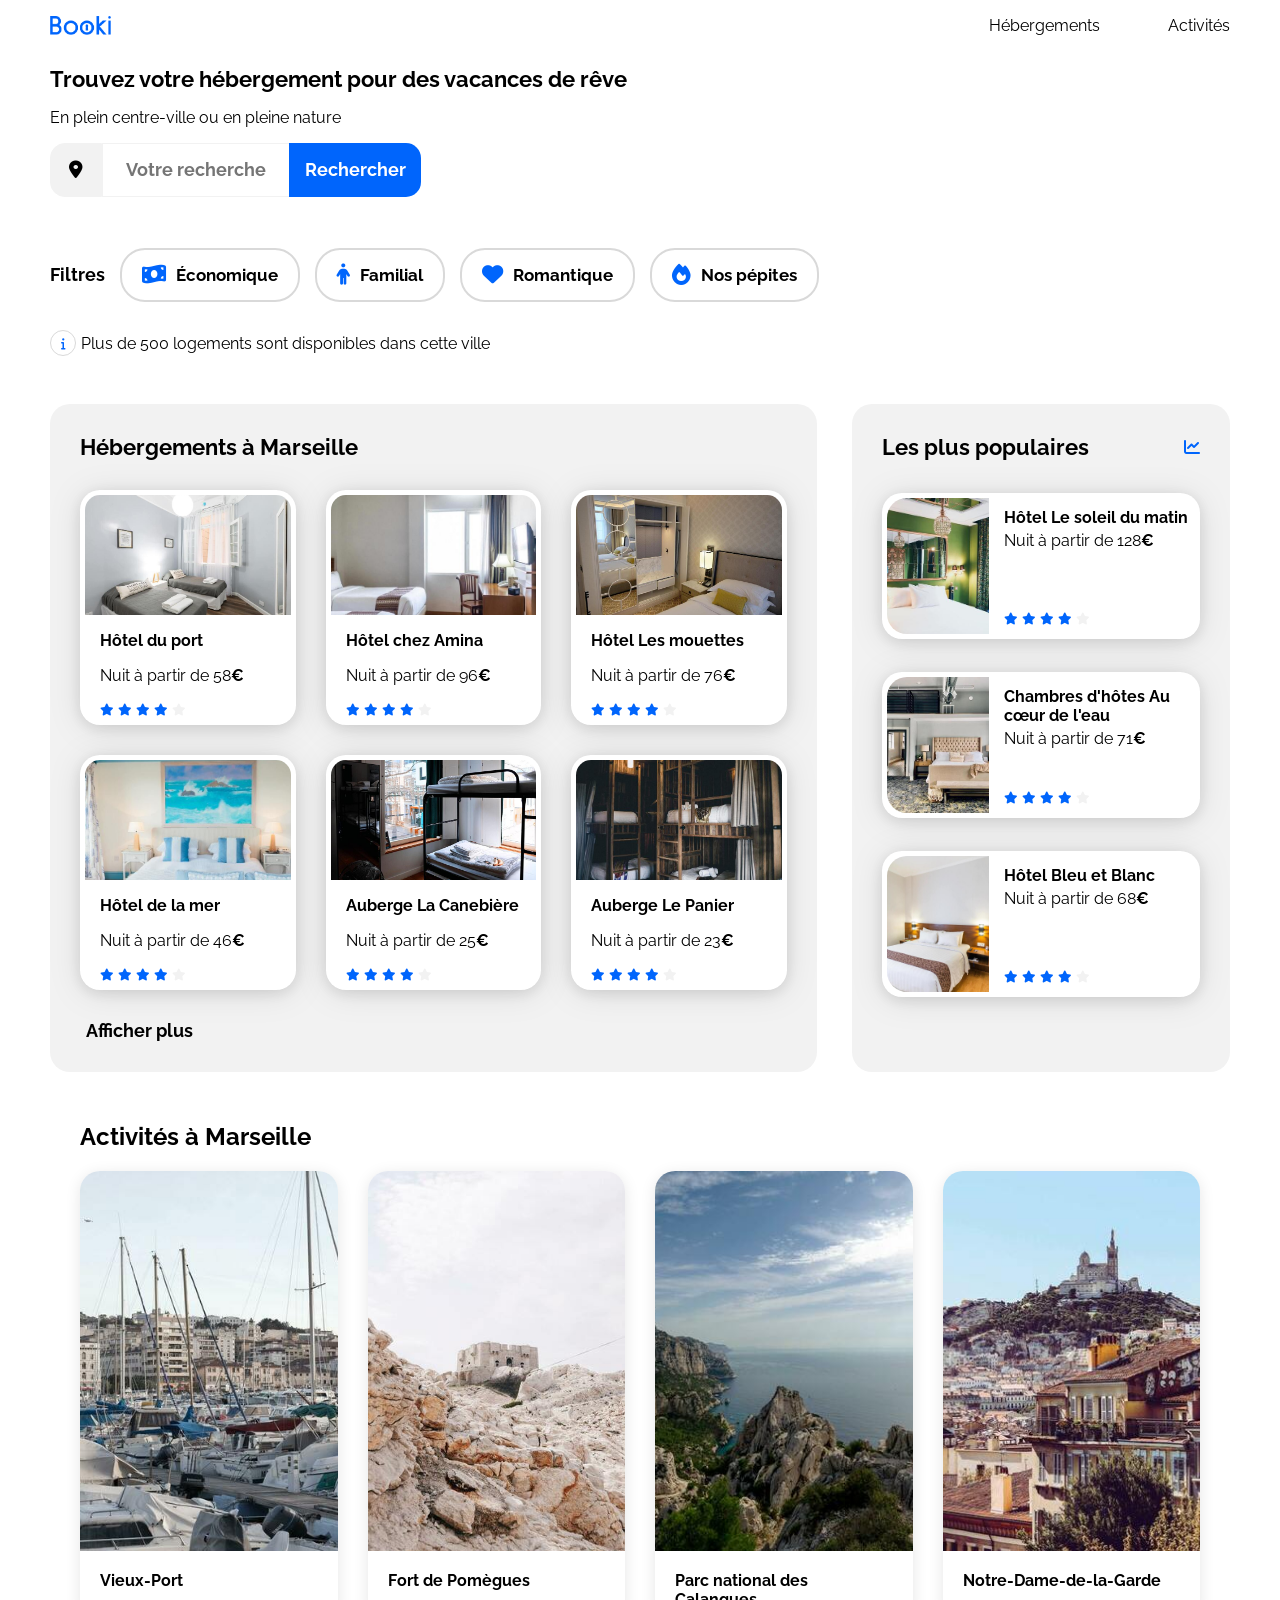
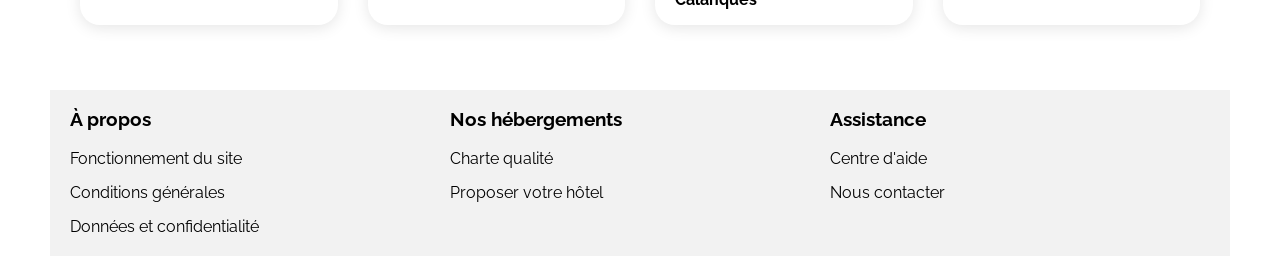
==== commit b470d5fd: "added media queries for very little mobil, to make letter less xp" ====
--- a/projet 2/index.html
+++ b/projet 2/index.html
@@ -17,7 +17,7 @@
 <body>
     <div class="main-container">
         <header>
-            <img src="./images/logo/Booki.png" alt="logo header">
+            <img src="./images/logo/Booki.png" alt="Booki">
             <nav>
                 <ul class="navi">
                     <li><a href="#hebergements">Hébergements</a></li>
@@ -26,52 +26,51 @@
             </nav>
         </header>
         <main>
-            <span class="headline">
-            <h2> Trouvez votre hébergement pour des vacances de rêve</h2>
-            <p> En plein centre-ville ou en  pleine nature</p>
-            </span>
+            <div class="headline">
+                <h1>Trouvez votre hébergement pour des vacances de rêve</h1>
+                <p>En plein centre-ville ou en pleine nature</p>
+            </div>
             <form>
                 <div class="search-bar">
                     <div class="search-icone">
-                    <i class="fa-solid fa-location-dot" style="color: rgb(0, 0, 0);"></i>
-                </div>
+                        <i class="fa-solid fa-location-dot"></i>
+                    </div>
                     <input type="text" placeholder="Votre recherche">
-                    <button class="search-button"> 
+                    <button type="button" class="search-button">
                         <span class="button-text">Rechercher</span>
-                        <span class="button-icon"><i class="fa-solid fa-magnifying-glass fa-lg" style="color: #ffffff;"></i></span>
+                        <span class="button-icon"><i class="fa-solid fa-magnifying-glass fa-lg"></i></span>
                     </button>
-                    
                 </div>
             </form>
-                <ul class="list-filtre">
-                     <li><span class="title">Filtres</span></li>
-                    <li class="filtre"> 
-                        <i class="fa-solid fa-money-bill-wave fa-lg" style="color: #0065fc;"></i>
-                           Économique
-                    </li>
-                     <li class="filtre"> 
-                        <i class="fa-solid fa-person fa-lg" style="color: #0065fc;"></i>
-                        Familial
-                    </li> 
-                    <li class="filtre"> 
-                        <i class="fa-solid fa-heart fa-lg" style="color: #0065fc;"></i>
-                        Romantique
-                    </li> 
-                    <li class="filtre"> 
-                        <i class="fa-solid fa-fire fa-lg" style="color: #0065fc;"></i>
-                        Nos pépites
-                    </li>
-                </ul>       
-                <span class="info-nb">
-                    <span class="i">
-                        <i class="fa-solid fa-info fa-xs" style="color: #0065fc;"></i>
-                    </span>
-                    <p class="info"> Plus de 500 logements sont disponibles dans cette ville</p>
+            <ul class="list-filtre">
+                <li><span class="title">Filtres</span></li>
+                <li class="filtre">
+                    <i class="fa-solid fa-money-bill-wave fa-lg"></i>
+                    Économique
+                </li>
+                <li class="filtre">
+                    <i class="fa-solid fa-person fa-lg"></i>
+                    Familial
+                </li>
+                <li class="filtre">
+                    <i class="fa-solid fa-heart fa-lg"></i>
+                    Romantique
+                </li>
+                <li class="filtre">
+                    <i class="fa-solid fa-fire fa-lg"></i>
+                    Nos pépites
+                </li>
+            </ul>
+            <div class="info-nb">
+                <span class="i">
+                    <i class="fa-solid fa-info fa-xs"></i>
                 </span>
+                <p class="info">Plus de 500 logements sont disponibles dans cette ville</p>
+            </div>
 
             <div class="hebergements-and-populaires">
                 <section class="hebergements" id="hebergements">
-                        <h2 class="section-title"> Hébergements à Marseille</h2>
+                    <h2 class="section-title">Hébergements à Marseille</h2>
                     <div class="hebergement-card">
                         <a href="#">
                             <article class="card">
@@ -151,7 +150,7 @@
                         </a>
                         <a href="#">
                             <article class="card">
-                                <img src="./images/hebergements/marcus-loke.jpg" alt="Image de la chambre montrant un lit superposé et deux fenêtre">
+                                <img src="./images/hebergements/marcus-loke.jpg" alt="Image de la chambre montrant un lit superposé et deux fenêtres">
                                 <div class="card-content">
                                     <div class="card-txt">
                                         <h3 class="card-title">Auberge La Canebière</h3>
@@ -170,7 +169,7 @@
                         </a>
                         <a href="#">
                             <article class="card">
-                                <img src="./images/hebergements/nicate-lee.jpg" alt="Image montrant une chambre comportant 2 lit superposé en bois">
+                                <img src="./images/hebergements/nicate-lee.jpg" alt="Image montrant une chambre comportant 2 lits superposés en bois">
                                 <div class="card-content">
                                     <div class="card-txt">
                                         <h3 class="card-title">Auberge Le Panier</h3>
@@ -188,9 +187,9 @@
                             </article>
                         </a>
                     </div>
-                    <button class="load-more"> Afficher plus </button>
+                    <button type="button" class="load-more">Afficher plus</button>
                 </section>
-                <section class="populaires" >
+                <section class="populaires">
                     <div class="populaires-title">
                         <h2 class="section-title">Les plus populaires</h2>
                         <i class="fa-solid fa-chart-line" aria-hidden="true"></i>
@@ -217,10 +216,10 @@
                         </a>
                         <a href="#">
                             <article class="card">
-                                <img src="./images/hebergements/aw-creative.jpg" alt="Image de la chambre d'hôtel moderne montrant une chambre spacieuse avec un grand lit ">
-                                <div class="card-content">
-                                    <div class="card-txt">
-                                        <h3 class="card-title">Chambres d’hôtes Au cœur de l’eau</h3>
+                                <img src="./images/hebergements/aw-creative.jpg" alt="Image de la chambre d'hôtel moderne montrant une chambre spacieuse avec un grand lit">
+                                <div class="card-content">
+                                    <div class="card-txt">
+                                        <h3 class="card-title">Chambres d'hôtes Au cœur de l'eau</h3>
                                         <p class="card-subtitle">Nuit à partir de 71<span class="euro">€</span></p>
                                     </div>
                                     <div class="card-rating">
@@ -261,26 +260,26 @@
                 <div class="act-mars">
                     <a href="#">
                         <article class="act-cards">
-                                <img src="./images/activités/reno-laithienne.jpg" alt="Le Vieux port">
-                                <h3 class="card-title"> Vieux-Port</h3>
+                            <img src="./images/activités/reno-laithienne.jpg" alt="Le Vieux port">
+                            <h3 class="card-title">Vieux-Port</h3>
                         </article>
                     </a>
                     <a href="#">
                         <article class="act-cards">
-                                <img src="./images/activités/paul-hermann.jpg" alt="image d'un fort célèbre">
-                                <h3 class="card-title"> Fort de Pomègues</h3>
+                            <img src="./images/activités/paul-hermann.jpg" alt="Image du Fort de Pomègues">
+                            <h3 class="card-title">Fort de Pomègues</h3>
                         </article>
                     </a>
                     <a href="#">
                         <article class="act-cards">
-                                <img src="./images/activités/kilyan-sockalingum.jpg" alt="image montrant un paysage rocheux avec un fond de mer">
-                                <h3 class="card-title"> Parc national des Calanques</h3>
+                            <img src="./images/activités/kilyan-sockalingum.jpg" alt="Image montrant un paysage rocheux avec un fond de mer">
+                            <h3 class="card-title">Parc national des Calanques</h3>
                         </article>
                     </a>
                     <a href="#">
                         <article class="act-cards">
-                                <img src="./images/activités/florian-wehde.jpg" alt="image de la ville montrant notre dame de la garde">
-                                <h3 class="card-title"> Notre-Dame-de-la-Garde</h3>
+                            <img src="./images/activités/florian-wehde.jpg" alt="Image de la ville montrant Notre-Dame-de-la-Garde">
+                            <h3 class="card-title">Notre-Dame-de-la-Garde</h3>
                         </article>
                     </a>
                 </div>
@@ -288,7 +287,7 @@
         </main>
         <footer>
             <div class="footer-column">
-                <h3> À propos</h3>
+                <h3>À propos</h3>
                 <ul>
                     <li><a href="#">Fonctionnement du site</a></li>
                     <li><a href="#">Conditions générales</a></li>
@@ -296,7 +295,7 @@
                 </ul>
             </div>
             <div class="footer-column">
-                <h3> Nos hébergements</h3>
+                <h3>Nos hébergements</h3>
                 <ul>
                     <li><a href="#">Charte qualité</a></li>
                     <li><a href="#">Proposer votre hôtel</a></li>
@@ -307,10 +306,9 @@
                 <ul>
                     <li><a href="#">Centre d'aide</a></li>
                     <li><a href="#">Nous contacter</a></li>
-            </ul>
-            </div>
-            </footer>
-        </div>
+                </ul>
+            </div>
+        </footer>
+    </div>
 </body>
-
-</html>+</html>
--- a/projet 2/css/style.css
+++ b/projet 2/css/style.css
@@ -1,6 +1,9 @@
-/****** General ***********/
 * {
     font-family: 'Raleway', sans-serif;
+}
+
+body {
+    margin: 0;
 }
 
 :root {
@@ -12,8 +15,6 @@
 .fa-solid {
     color: var(--main-color);
 }
-
-
 
 .main-container {
     max-width: 1440px;
@@ -52,10 +53,9 @@
 }
 
 .neutral-star {
-    color: var(--main-bg-color)
-}
-
-/****** Hebergements And Populaires ***********/
+    color: var(--main-bg-color);
+}
+
 .hebergements-and-populaires {
     display: flex;
     justify-content: space-between;
@@ -68,12 +68,10 @@
     box-sizing: border-box;
 }
 
-/****** Hebergements ***********/
 .hebergements {
     width: 65%;
 }
 
-/****** Populaires ***********/
 .populaires {
     width: 32%;
 }
@@ -117,53 +115,30 @@
 .populaires-cards .card-rating {
     margin-bottom: 5px;
 }
- 
-
-
-
-/*//////////
-/
-/
-/
-
-///
-/
-//
-/
-/
-//
-//
-/
-/
-
-//
-/
-////////////*/
-
-
-
-
-.search-button .button-icon{
+
+.search-button .button-icon {
     display: none;
- }
-
-article.card{
+}
+
+article.card {
     box-shadow: 0px 3px 15px 0px #0000001A;
 }
 
 .hebergement-card a {
     display: flex;
-    flex: 1 1 calc((100% - 60px) / 3); /* 60px of gap = 2 time 30px between cards*/
-}
+    flex: 1 1 calc((100% - 60px) / 3);
+}
+
 .hebergement-card {
     display: flex;
     flex-wrap: wrap;
     gap: 30px;
     margin-top: 30px;
 }
+
 .hebergement-card .card {
     display: flex;
-    flex-direction: column;   
+    flex-direction: column;
     width: 100%;
     padding: 5px;
 }
@@ -174,7 +149,18 @@
     object-fit: cover;
     border-radius: 15px 15px 0 0;
 }
-header {display: flex;justify-content: space-between;}
+
+header h1 {
+    margin: 0;
+    padding: 0;
+    line-height: 0;
+}
+
+header {
+    display: flex;
+    justify-content: space-between;
+    align-items: center;
+}
 
 header img {
     height: 19px;
@@ -182,14 +168,14 @@
 }
 
 nav ul li a:hover {
-    border-top: 3px solid #0065FC;  /* ← blue border hover */
+    border-top: 3px solid #0065FC;
     color: #0065FC;
 }
+
 nav ul li a {
     text-decoration: none;
     padding-top: 15px;
-    border-top: 3px solid transparent;  /* ← make sure it has space for border */
-    /*transition: border-color 0.2s;   i learn that transition in this type of link/button can sometime make it look more natural*/ 
+    border-top: 3px solid transparent;
 }
 
 ul.navi {
@@ -197,25 +183,32 @@
     gap: 68px;
     list-style: none;
 }
+
 .search-bar {
     width: 377px;
     display: flex;
     align-items: center;
     padding-bottom: 35px;
 }
-.search-icone{
+
+.search-icone {
     display: flex;
     align-items: center;
     justify-content: center;
     background-color: #F2F2F2;
     width: 50px;
-     border: 1px solid #F2F2F2;
-     border-top-left-radius: 15px;
-     border-bottom-left-radius: 15px;
-     height: 52px;
-     font-size: 18px;
-}
-.search-bar input{
+    border: 1px solid #F2F2F2;
+    border-top-left-radius: 15px;
+    border-bottom-left-radius: 15px;
+    height: 52px;
+    font-size: 18px;
+}
+
+.search-icone .fa-location-dot {
+    color: rgb(0, 0, 0);
+}
+
+.search-bar input {
     display: flex;
     text-align: center;
     width: 182px;
@@ -223,16 +216,17 @@
     font-weight: 700;
     border-top: 1px solid #F2F2F2;
     border-bottom: 1px solid #F2F2F2;
-    border-left:#F2F2F2 ;
+    border-left: 1px solid #F2F2F2;
     border-right: none;
     outline: none;
     height: 50px;
 }
-.search-bar button{
+
+.search-bar button {
     width: 132px;
-    background-color:#0065FC;
+    background-color: #0065FC;
     color: #FFFFFF;
-    border:none;
+    border: none;
     border-top-right-radius: 15px;
     border-bottom-right-radius: 15px;
     outline: none;
@@ -241,84 +235,104 @@
     font-weight: 700;
 }
 
-.list-filtre{
- display:flex;
- align-items:center;
- gap:15px;
- padding-left:0;  /*padding and margin -> delete the space it has bc its a list> */
- list-style:none;
-}   
-.list-filtre .title{
+.search-button .fa-magnifying-glass {
+    color: #ffffff;
+}
+
+.list-filtre {
+    display: flex;
+    align-items: center;
+    gap: 15px;
+    padding-left: 0;
+    list-style: none;
+}
+
+.list-filtre .title {
     font-size: 18px;
     font-weight: 700;
 }
- .filtre{
- display:flex;
- align-items:center;
- gap:10px;
- padding:0 20px;
- height:50px;
- border-radius:25px;
- border:2px solid #D9D9D9;
- font-size:17px;
- font-weight:700;
-}
- .filtre:hover{
+
+.filtre {
+    display: flex;
+    align-items: center;
+    gap: 10px;
+    padding: 0 20px;
+    height: 50px;
+    border-radius: 25px;
+    border: 2px solid #D9D9D9;
+    font-size: 17px;
+    font-weight: 700;
+}
+
+.filtre .fa-solid {
+    color: var(--main-color);
+}
+
+.filtre:hover {
     background-color: #DEEBFF;
- }
-
- .info-nb{
+}
+
+.info-nb {
     display: flex;
     align-items: center;
     font-weight: 400;
     font-size: 16px;
-    gap:5px;
+    gap: 5px;
     padding-bottom: 35px;
 }
 
-  .i {
+.info-nb .fa-info {
+    color: var(--main-color);
+}
+
+.i {
     display: flex;
     align-items: center;
     justify-content: center;
     border: 1px solid #D9D9D9;
-    border-radius: 50%;       /* ← circle */
-    width: 24px;             
-    height: 24px;             
-}
+    border-radius: 50%;
+    width: 24px;
+    height: 24px;
+}
+
 .load-more {
     background: none;
     border: none;
     cursor: pointer;
-    font-weight: 700;   
+    font-weight: 700;
     display: flex;
     font-family: inherit;
     font-size: 18px;
-    padding-top: 30px;;
-}
-
-.act-mars{
+    padding-top: 30px;
+}
+
+.headline h1 {
+    font-size: 22px;
+    font-weight: 700;
+}
+
+.act-mars {
     display: flex;
     flex-direction: row;
-    gap:30px;
-}
-
-.act-card{
+    gap: 30px;
+}
+
+.act-card {
     display: flex;
     flex-direction: column;
-    overflow: hidden; /*cut img that goes past the cards*/
+    overflow: hidden;
     border-top-left-radius: 20px;
-    border-top-right-radius: 20px;   
-
+    border-top-right-radius: 20px;
 }
 
 .act-mars a {
     flex: 1;
-    display: flex;       /* ← permet au <a> de transmettre la hauteur à l'article */
-    min-width: 0;       /* to avoid overflow of the cards ? */
-}
-
- .act-cards img {
-    width: 100%; 
+    display: flex;
+    min-width: 0;
+}
+
+.act-cards img {
+    width: 100%;
     height: 380px;
     object-fit: cover;
     border-radius: 20px 20px 0 0;
@@ -327,16 +341,16 @@
 article.act-cards {
     width: 100%;
     box-shadow: 0px 3px 15px 0px #0000001A;
-    border-radius: 20px;           /* this part i made because img had radius but not the cards themself so with the difference of color it had we could see the 90° corner, maybe i could have write it in another block but it work */
+    border-radius: 20px;
 }
 
 footer {
     display: flex;
-
     background-color: #F2F2F2;
     margin-top: 35px;
     padding: 0px 20px 20px 20px;
 }
+
 footer ul {
     display: flex;
     flex-direction: column;
@@ -346,32 +360,22 @@
     gap: 15px;
 }
 
-section.act-marseille{
+section.act-marseille {
     padding: 30px;
-    gap: 30px;  
 }
 
 .footer-column {
     flex: 1;
 }
 
-.act-mars .card-title{
+.act-mars .card-title {
     padding: 0px 20px;
 }
 
-
-   .hebergement-card a .card .card-content   {
+.hebergement-card a .card .card-content {
     margin: 0px 15px;
-} 
-
-
-
-
-
-/* Le code ci-dessous correspond à la version responsive uniquement */
-
-/****** Media queries ***********/
-/* Medium devices (tablets, less/equal than 1024px) */
+}
+
 @media (max-width: 1024px) {
     .hebergements-and-populaires {
         flex-direction: column;
@@ -404,188 +408,235 @@
     .populaires-cards .card-subtitle {
         font-size: 13px;
     }
-    .act-mars   .act-cards img{
+
+    .act-mars .act-cards img {
         height: 200px;
     }
 }
 
-
-
-
-/*************************/
-
-
-
-/* Small devices (phones, less than 768px) */
-@media (max-width: 767.98px) {
-    /* ... */
-    main{
+@media (max-width: 768px) {
+    main {
         display: flex;
         flex-direction: column;
-        /* margin: 30px;  dont work the way i need*/
-        width: 100%;
-    }
+        width: 100%;
+    }
+
     .main-container {
-        margin:0px;
+        margin: 0px;
         padding: 30px 0px 0px 0px;
     }
+
     body {
         margin: 0;
         width: 100%;
-    }
-    .hebergement-card{
+        overflow-x: hidden;
+    }
+
+    .hebergement-card {
         flex-direction: column;
     }
-    .hebergement-card a{
+
+    .hebergement-card a {
         flex: 1 1 100%;
     }
-    .act-mars{
+
+    .act-mars {
         display: flex;
         flex-direction: column;
     }
-    .search-bar{
-        width: 100%;
-    }
+
+    .search-bar {
+        width: 100%;
+    }
+
     header {
         display: flex;
         align-items: center;
         flex-direction: column;
         gap: 10px;
     }
-    .headline h2{
+
+    .headline h1 {
         margin: 0;
         padding: 0;
-    }
-    .headline p{
+        font-size: 18px;
+    }
+
+    .headline p {
         margin-top: 8px;
         margin-bottom: 35px;
-    }
-    nav{
-        width: 100%;
-    }
-    nav ul li a{
+ 
+    }
+
+    nav {
+        width: 100%;
+    }
+
+    nav ul li a {
         flex-direction: row;
         font-size: 19px;
-        /* gap: 15px;  gap for next block */
-        width: 100%
-    }
-    ul.navi{
+        width: 100%;
+    }
+
+    ul.navi {
         display: flex;
         gap: 0;
         width: 100%;
         margin: 0;
         padding: 0;
     }
-    ul.navi li{
+
+    ul.navi li {
         display: flex;
         flex: 1;
     }
+
     nav ul li a:hover {
-    border-top: none;
-    border-bottom: 3px solid #0065FC;  /* ← blue border hover */
-    color: #0065FC;
-
-    }
-     nav ul li a{
+        border-top: none;
+        border-bottom: 3px solid #0065FC;
+        color: #0065FC;
+    }
+
+    nav ul li a {
         width: 100%;
         display: flex;
         justify-content: center;
         padding-top: 15px;
         padding-bottom: 15px;
-
-    }
-    .search-bar input{
+    }
+
+    .search-bar input {
         width: calc(100% - 40px - 100px);
-
-    }
-
-    
-    .search-button .button-text{
+    }
+
+    .search-button .button-text {
         display: none;
     }
-    .search-button .button-icon{
+
+    .search-button .button-icon {
         display: inline;
         justify-content: center;
     }
-     .search-bar button {
-        width: 52px;      /*/// ← width of icone only ////*/
+
+    .search-bar button {
+        width: 52px;
         border-radius: 15px;
     }
-    .search-bar{
+
+    .search-bar {
         width: 100%;
         padding: 0px 20px;
         display: flex;
     }
-    span.headline{
+
+    div.headline {
         padding: 30px 20px 35px 20px;
     }
 
     .list-filtre {
-        flex-wrap: wrap;    /*//// ← linebreak ////*/
-        padding: 0px    20px    35px;
-    }
-    .list-filtre .filtre{
+        flex-wrap: wrap;
+        padding: 0px 20px 35px;
+        gap: 10px;
+    }
+
+    .list-filtre .filtre {
         font-size: 14px;
-        width: calc(50% - 60px);
-    }
+        width: calc(50% - 25px);
+        padding: 0 12px;
+        box-sizing: border-box;
+    }
+
     .list-filtre li:first-child {
-        width: 100%;        /* ← the first li is alone and the other are under it */
-    }
-    .info-nb{
-        padding: 0px    20px;
-    }
-    .hebergements-and-populaires section{
+        width: 100%;
+    }
+
+    .info-nb {
+        padding: 0px 20px;
+    }
+
+    .hebergements-and-populaires section {
         border-radius: 0px;
     }
-    .populaires{
+
+    .populaires {
         display: flex;
         flex-wrap: wrap;
         flex-direction: row;
     }
-    .populaires :first-child{
+
+    .populaires :first-child {
         flex: 1;
     }
-    .populaires-cards{
+
+    .populaires-cards {
         flex-direction: column;
         width: 100%;
         padding: 0px 20px;
     }
-    .populaires-cards a{
-        width: 100%;
-    }
-    .populaires-cards .card{
-        width: 100%;
-    }
-
-
-    
-    .populaires{
+
+    .populaires-cards a {
+        width: 100%;
+    }
+
+    .populaires-cards .card {
+        width: 100%;
+    }
+
+    .populaires {
         order: -1;
     }
-    .hebergements-and-populaires .hebergements{
+
+    .hebergements-and-populaires .hebergements {
         background-color: transparent;
         order: 1;
     }
+
     .act-cards {
         width: 100%;
+    }
+
+    .act-cards img {
+        height: 141px;
+    }
+
+    footer {
+        display: flex;
+        flex-direction: column;
+        gap: 50px;
+    }
+
+    ul.navi {
+        border-bottom: 2px solid #D9D9D9;
+    }
+
+    ul.navi li:first-child a {
+        border-bottom: 3px solid #0065FC;
+        color: #0065FC;
+        margin-bottom: -2px;
+    }
+}
+
+@media (max-width: 365px) {
+    .headline h1 {
+        font-size: 16px;
+    }
  
-    }
-    .act-cards img{
-        height: 141px;
-    }
-   footer{
-        display: flex;
-        flex-direction: column  ;
-        gap: 50px;
-    }
-    ul.navi {
-        border-bottom: 2px solid #D9D9D9;  /* ← ligne grise sous toute la nav */
-    }
-
-    ul.navi li:first-child a {
-        border-bottom: 3px solid #0065FC;  /* ← bleu sur Hébergements par défaut */
-        color: #0065FC;
-        margin-bottom: -2px;               /* ← couvre la ligne grise */
-    }
-}
- +    .headline p {
+        font-size: 13px;
+    }
+ 
+    nav ul li a {
+        font-size: 15px;
+    }
+ 
+   .list-filtre li.filtre {
+        font-size: 12px;
+ 
+    .list-filtre .title {
+        font-size: 15px;
+    }
+ 
+    .section-title {
+        font-size: 18px;
+    }
+}
